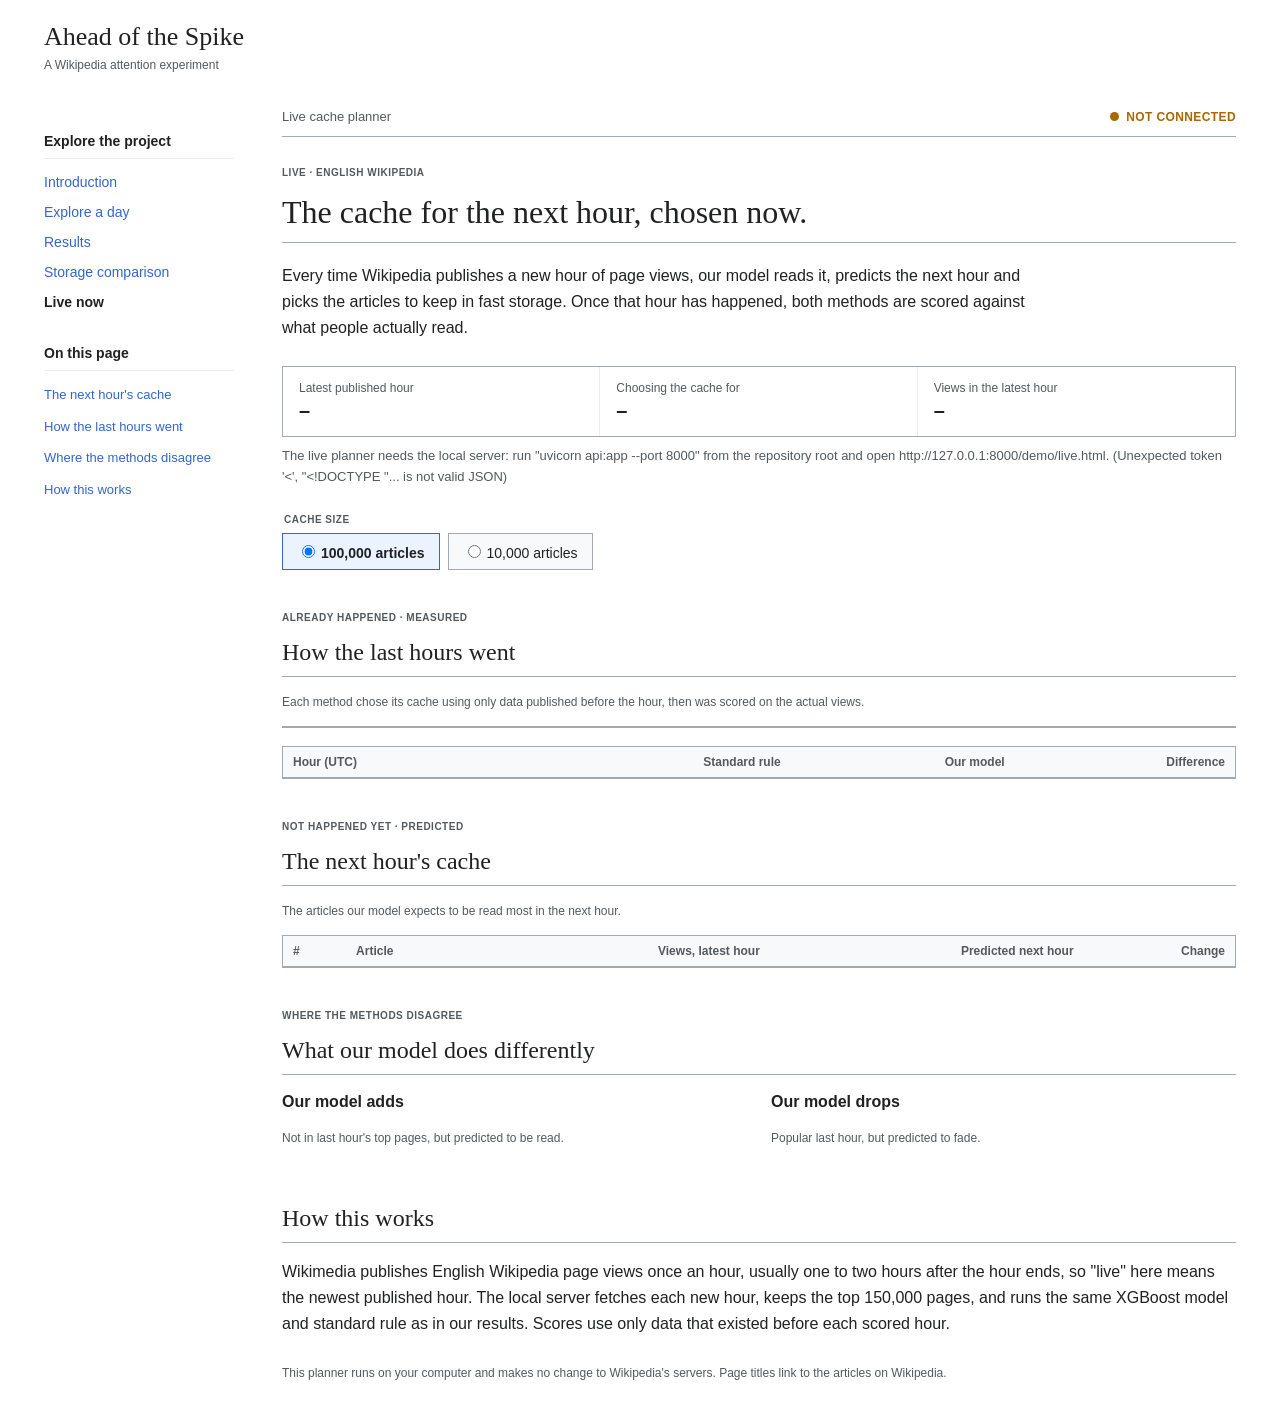
==== demo/live.html @ 1476eb64 "Add live cache planner; remove stray bundle file - live.py: fetches each new hour from Wikimedia, ch" ====
<!doctype html>
<html lang="en">
<head>
  <meta charset="utf-8">
  <meta name="viewport" content="width=device-width, initial-scale=1">
  <meta name="color-scheme" content="light">
  <title>Ahead of the Spike · Live cache planner</title>
  <link rel="stylesheet" href="styles.css">
  <style>
    .live-badge { display:inline-flex; align-items:center; gap:7px; font-size:12px; font-weight:700; letter-spacing:.4px; text-transform:uppercase; color:var(--muted); }
    .live-dot { width:9px; height:9px; border-radius:50%; background:#a2a9b1; }
    .live-badge[data-mode="live"] .live-dot { background:#14866d; box-shadow:0 0 0 0 #14866d66; animation:pulse 2s infinite; }
    .live-badge[data-mode="live"] { color:#14866d; }
    .live-badge[data-mode="replay"] .live-dot, .live-badge[data-mode="offline"] .live-dot { background:#ac6600; }
    .live-badge[data-mode="replay"], .live-badge[data-mode="offline"] { color:#ac6600; }
    @keyframes pulse { 70% { box-shadow:0 0 0 8px #14866d00; } 100% { box-shadow:0 0 0 0 #14866d00; } }
    @media (prefers-reduced-motion: reduce) { .live-dot { animation:none !important; } }
    .live-clock { display:grid; grid-template-columns:repeat(3, minmax(0,1fr)); gap:0; border:1px solid var(--line); margin:22px 0 8px; }
    .live-clock div { padding:14px 16px; border-right:1px solid #eaecf0; }
    .live-clock div:last-child { border-right:0; }
    .live-clock span { display:block; font-size:12px; color:var(--muted); margin-bottom:4px; }
    .live-clock strong { font-size:20px; font-variant-numeric:tabular-nums; }
    .live-status { font-size:13px; color:var(--muted); margin:6px 0 26px; min-height:1.4em; }
    .size-picker { display:flex; gap:8px; flex-wrap:wrap; margin:10px 0 18px; }
    .size-picker label { border:1px solid var(--line); padding:8px 14px; cursor:pointer; font-size:14px; background:#f8f9fa; }
    .size-picker input { margin-right:6px; }
    .size-picker label:has(input:checked) { border-color:#36c; background:#eaf3ff; font-weight:700; }
    .score-cards { display:grid; grid-template-columns:1fr 1fr; border:1px solid var(--line); }
    .score-cards article { padding:20px 22px; }
    .score-cards article + article { border-left:1px solid var(--line); }
    .score-cards h3 { margin:0 0 4px; font-size:15px; }
    .score-cards .rate { margin:8px 0 4px; }
    .score-cards .model .rate { color:#36c; }
    .live-table { width:100%; border-collapse:collapse; font-size:14px; font-variant-numeric:tabular-nums; }
    .live-table th { text-align:left; font-size:12px; color:var(--muted); font-weight:700; border-bottom:1px solid var(--line); padding:8px 10px; background:#f8f9fa; }
    .live-table td { padding:8px 10px; border-bottom:1px solid #eaecf0; }
    .live-table .num { text-align:right; }
    .trend-up { color:#14866d; } .trend-down { color:#bf3c2c; }
    .tag { display:inline-block; font-size:11px; padding:1px 6px; border:1px solid #36c; color:#36c; margin-left:6px; white-space:nowrap; }
    .diff-grid { display:grid; grid-template-columns:1fr 1fr; gap:24px; }
    .diff-grid ol { margin:8px 0 0; padding-left:22px; font-size:14px; }
    .diff-grid li { margin:5px 0; }
    .diff-grid li span { color:var(--muted); font-size:12px; margin-left:4px; }
    section.live-section { margin:40px 0; }
    @media (max-width:760px) { .live-clock, .score-cards, .diff-grid { grid-template-columns:1fr; } .live-clock div, .score-cards article + article { border-right:0; border-left:0; border-top:1px solid #eaecf0; } }
  </style>
  <script src="live.js" defer></script>
</head>
<body>
  <a class="skip-link" href="#main">Skip to content</a>
  <header class="masthead">
    <a class="wordmark" href="index.html#start">Ahead of the Spike<span>A Wikipedia attention experiment</span></a>
  </header>
  <div class="article-layout">
    <aside id="article-sidebar" class="article-sidebar" aria-label="Project navigation">
      <nav class="journey-nav" aria-label="Project pages"><strong>Explore the project</strong><a href="index.html#start">Introduction</a><a href="index.html#explore">Explore a day</a><a href="index.html#results">Results</a><a href="index.html#storage">Storage comparison</a><a href="live.html" aria-current="page">Live now</a></nav>
      <nav class="article-contents" aria-label="On this page"><strong>On this page</strong><ul><li><a href="#plan">The next hour's cache</a></li><li><a href="#scores">How the last hours went</a></li><li><a href="#differences">Where the methods disagree</a></li><li><a href="#how">How this works</a></li></ul></nav>
    </aside>
    <main id="main">
      <div class="article-toolbar"><span>Live cache planner</span><span class="live-badge" id="mode" data-mode="starting"><span class="live-dot" aria-hidden="true"></span><span id="mode-text">Connecting…</span></span></div>

      <div class="view-intro" style="margin-top:28px">
        <p class="eyebrow" id="eyebrow">LIVE · ENGLISH WIKIPEDIA</p>
        <h1>The cache for the next hour, chosen now.</h1>
        <p>Every time Wikipedia publishes a new hour of page views, our model reads it, predicts the next hour and picks the articles to keep in fast storage. Once that hour has happened, both methods are scored against what people actually read.</p>
      </div>

      <div class="live-clock" aria-label="Timing">
        <div><span>Latest published hour</span><strong id="latest">–</strong></div>
        <div><span>Choosing the cache for</span><strong id="target">–</strong></div>
        <div><span>Views in the latest hour</span><strong id="total">–</strong></div>
      </div>
      <p class="live-status" id="status" role="status" aria-live="polite">Connecting to the local server…</p>

      <fieldset class="size-picker" style="border:0;padding:0">
        <legend class="eyebrow" style="margin-bottom:8px">CACHE SIZE</legend>
        <label><input type="radio" name="size" value="100000" checked>100,000 articles</label>
        <label><input type="radio" name="size" value="10000">10,000 articles</label>
      </fieldset>

      <section class="live-section" id="scores" aria-labelledby="scores-title">
        <p class="eyebrow">ALREADY HAPPENED · MEASURED</p>
        <h2 id="scores-title">How the last hours went</h2>
        <p class="metric-note" id="scores-note">Each method chose its cache using only data published before the hour, then was scored on the actual views.</p>
        <div class="score-cards" id="score-cards"></div>
        <div class="table-scroll" style="margin-top:18px" tabindex="0" role="region" aria-label="Recent hourly scores">
          <table class="live-table"><thead><tr><th scope="col">Hour (UTC)</th><th scope="col" class="num">Standard rule</th><th scope="col" class="num">Our model</th><th scope="col" class="num">Difference</th></tr></thead><tbody id="scores-body"></tbody></table>
        </div>
      </section>

      <section class="live-section" id="plan" aria-labelledby="plan-title">
        <p class="eyebrow">NOT HAPPENED YET · PREDICTED</p>
        <h2 id="plan-title">The next hour's cache</h2>
        <p class="metric-note" id="plan-note">The articles our model expects to be read most in the next hour.</p>
        <div class="table-scroll" tabindex="0" role="region" aria-label="Predicted most-read articles for the next hour">
          <table class="live-table"><thead><tr><th scope="col">#</th><th scope="col">Article</th><th scope="col" class="num">Views, latest hour</th><th scope="col" class="num">Predicted next hour</th><th scope="col" class="num">Change</th></tr></thead><tbody id="plan-body"></tbody></table>
        </div>
      </section>

      <section class="live-section" id="differences" aria-labelledby="diff-title">
        <p class="eyebrow">WHERE THE METHODS DISAGREE</p>
        <h2 id="diff-title">What our model does differently</h2>
        <p class="metric-note" id="diff-note"></p>
        <div class="diff-grid">
          <div><h3>Our model adds</h3><p class="metric-note">Not in last hour's top pages, but predicted to be read.</p><ol id="adds"></ol></div>
          <div><h3>Our model drops</h3><p class="metric-note">Popular last hour, but predicted to fade.</p><ol id="drops"></ol></div>
        </div>
      </section>

      <section class="live-section" id="how" aria-labelledby="how-title">
        <h2 id="how-title">How this works</h2>
        <p>Wikimedia publishes English Wikipedia page views once an hour, usually one to two hours after the hour ends, so "live" here means the newest published hour. The local server fetches each new hour, keeps the top 150,000 pages, and runs the same XGBoost model and standard rule as in our results. Scores use only data that existed before each scored hour.</p>
        <p class="quiet-note">This planner runs on your computer and makes no change to Wikipedia's servers. Page titles link to the articles on Wikipedia.</p>
      </section>
    </main>
  </div>
</body>
</html>
---- demo/styles.css ----
:root {
  --paper: #f6f5f0;
  --white: #fffefb;
  --ink: #172e2b;
  --muted: #53645f;
  --line: #d7dcd2;
  --green: #176248;
  --warm: #8b4d2c;
  font-family: Arial, Helvetica, sans-serif;
  color: var(--ink);
  background: var(--paper);
  font-synthesis: none;
}
* { box-sizing: border-box; }
body { margin: 0; }
a { color: inherit; text-underline-offset: 4px; }
[hidden] { display: none !important; }
button, input, select { font: inherit; }
button, .button { cursor: pointer; }
button, .button { display: inline-flex; align-items: center; justify-content: center; gap: 16px; min-height: 46px; border: 1px solid var(--green); padding: 12px 20px; border-radius: 5px; background: var(--green); color: white; font-size: 14px; font-weight: 600; text-decoration: none; }
button:hover:enabled, .button:hover { background: #104c37; }
button:disabled { opacity: .45; cursor: default; }
button.secondary { background: transparent; border-color: var(--line); color: var(--ink); }
button.secondary:hover:enabled { background: #e6ede3; }
button.text-button { background: transparent; color: var(--green); border: 0; text-decoration: underline; padding: 8px; }
:focus-visible { outline: 3px solid #2863bc; outline-offset: 4px; }
h1, h2, h3, p { margin-top: 0; }
h1 { font-family: Georgia, 'Times New Roman', serif; font-size: clamp(38px, 5vw, 65px); line-height: 1.06; font-weight: 400; letter-spacing: -2px; margin-bottom: 22px; }
h2 { font-size: 23px; line-height: 1.3; letter-spacing: -.5px; font-weight: 600; }
h3 { font-size: 16px; line-height: 1.4; }
p { line-height: 1.65; }
.masthead, main, footer { max-width: 1280px; margin: auto; padding-left: 48px; padding-right: 48px; }
.masthead { min-height: 80px; display: flex; align-items: center; justify-content: space-between; gap: 20px; border-bottom: 1px solid var(--line); }
.wordmark { display: inline-flex; align-items: center; gap: 12px; text-decoration: none; font-size: 12px; font-weight: 800; letter-spacing: 1.5px; }
.brand-dot { width: 9px; height: 9px; border-radius: 50%; background: var(--green); }
.edition, .eyebrow { font-size: 10px; letter-spacing: 1.6px; font-weight: 700; color: var(--muted); }
.eyebrow { margin-bottom: 18px; }
.journey-bar { position: sticky; top: 0; z-index: 10; background: var(--paper); display: flex; align-items: center; justify-content: space-between; gap: 20px; padding: 18px 0; border-bottom: 1px solid var(--line); }
.journey-nav { display: flex; gap: 8px; }
.journey-nav a { display: inline-flex; align-items: center; gap: 9px; padding: 10px 13px; border-radius: 5px; text-decoration: none; font-size: 13px; color: var(--muted); }
.journey-nav a span { display: inline-grid; place-items: center; width: 22px; height: 22px; border-radius: 50%; border: 1px solid var(--line); font-size: 11px; }
.journey-nav a[aria-current] { color: var(--green); background: #e6eee3; font-weight: 700; }
.journey-nav a[aria-current] span { background: var(--green); border-color: var(--green); color: white; }
.provenance { color: var(--muted); font-size: 9px; letter-spacing: .5px; line-height: 1.5; }
.journey-view { padding: 42px 0 0; animation: view-enter 180ms ease-out; }
@keyframes view-enter { from { transform: translateY(5px); } to { transform: translateY(0); } }
.intro { display: grid; grid-template-columns: 1.3fr 1fr; gap: 72px; align-items: center; padding: 4px 0 44px; }
.hero-copy { font-size: 18px; color: var(--muted); max-width: 480px; margin-bottom: 28px; }
.cache-illustration { background: #e9ede2; padding: 25px 28px 22px; border-radius: 8px; text-align: center; }
.illustration-label { font-size: 9px; letter-spacing: 1.2px; margin-bottom: 24px; color: var(--muted); }
.paper-stack { height: 62px; display: flex; justify-content: center; gap: 7px; }
.paper-stack span { width: 35px; height: 51px; background: var(--white); border: 1px solid #b3bfb0; border-radius: 3px; position: relative; transform: rotate(-9deg); }
.paper-stack span:nth-child(even) { transform: rotate(8deg) translateY(5px); }
.paper-stack span::after { content: ''; position: absolute; top: 13px; left: 7px; width: 19px; height: 3px; background: #b8c8b6; box-shadow: 0 8px #d5ded1, 0 16px #d5ded1; }
.illustration-caption { font-size: 12px; margin: 8px 0; }
.flow-arrow { display: block; font-size: 24px; margin: 4px 0 10px; }
.cache-box { display: flex; flex-wrap: wrap; align-items: center; justify-content: center; gap: 8px; padding: 18px 24px; border: 1px solid #9eb498; border-radius: 5px; background: #f5f7ed; max-width: 220px; margin: auto; }
.cache-slot { height: 27px; width: 30px; background: var(--green); border-radius: 3px; }
.cache-slot.empty { background: transparent; border: 1px dashed #8ca386; }
.cache-box strong { flex: 1 0 100%; font-size: 11px; margin-top: 5px; }
.illustration-question { font-family: Georgia, serif; font-size: 20px; margin: 16px 0 8px; }
.cache-illustration small { color: var(--muted); font-size: 9px; }
.lesson-steps { display: grid; grid-template-columns: repeat(3, 1fr); gap: 32px; list-style: none; margin: 0; padding: 28px 0 0; border-top: 1px solid var(--line); }
.lesson-steps h2 { font-size: 19px; margin: 12px 0; }
.lesson-steps p { color: var(--muted); font-size: 14px; margin-bottom: 0; }
.lesson-number { font-size: 11px; color: var(--green); }
.method-introduction { padding: 26px 0 34px; }
.method-introduction h2 { margin-bottom: 20px; }
.method-definitions { display: grid; grid-template-columns: repeat(2,minmax(0,1fr)); gap: 20px; }
.method-definitions article { border: 1px solid var(--line); border-radius: 6px; padding: 22px; background: var(--white); }
.method-definitions article:last-child { border-color: #9db493; }
.method-definitions h3 { font-size: 19px; }
.method-definitions p:last-child { color: var(--muted); font-size: 14px; margin: 0; }
.method-kind { font-size: 10px; font-weight: 600; letter-spacing: 1px; color: var(--green); margin-bottom: 12px; }
.decision-sequence { list-style: none; display: grid; grid-template-columns: repeat(3,minmax(0,1fr)); gap: 20px; padding: 22px 0; margin: 12px 0 24px; border-top: 1px solid var(--line); border-bottom: 1px solid var(--line); }
.decision-sequence span { font-size: 13px; font-weight: 600; }
.decision-sequence p { font-size: 12px; color: var(--muted); margin: 8px 0 0; }
.score-heading { display: flex; flex-wrap: wrap; align-items: baseline; gap: 12px; }
.score-heading h2 { font-size: 21px; margin-bottom: 8px; }
.score-heading > span { font-size: 12px; color: var(--muted); }
.hourly-gap { font-size: 14px; line-height: 1.65; margin: 18px 0 8px; }
.horizon-rates { font-size: 12px; margin: 14px 0 0; }
.horizon-rates div { display: flex; justify-content: space-between; gap: 16px; max-width: 260px; padding: 6px 0; }
.horizon-rates dd { margin: 0; font-variant-numeric: tabular-nums; }
.observed-notice { padding: 16px; background: #e8eee2; border-radius: 5px; }
@media (max-width:700px) {
  .method-definitions, .decision-sequence { grid-template-columns: 1fr; }
  .decision-sequence { gap: 16px; }
  .method-definitions article { padding: 18px; }
}
.quiet-note { font-size: 12px; color: var(--muted); margin: 26px 0; }
.page-end { display: flex; justify-content: space-between; align-items: center; gap: 20px; border-top: 1px solid var(--line); padding: 26px 0 34px; margin-top: 32px; font-size: 13px; color: var(--muted); }
.back-link { padding: 12px 0; }
.view-intro { max-width: 760px; margin-bottom: 32px; }
.view-intro h1 { font-size: clamp(36px, 4.3vw, 52px); }
.view-intro > p:last-child { color: var(--muted); max-width: 640px; font-size: 16px; margin-bottom: 0; }
.replay-toolbar { display: flex; align-items: center; justify-content: space-between; gap: 20px; padding: 20px 0; border-top: 2px solid var(--ink); }
.timestamp time { font-weight: 600; font-size: 20px; }
.timestamp span { display: block; color: var(--muted); font-size: 12px; margin-top: 6px; }
.scope-chip { font-size: 12px; padding: 8px 11px; border: 1px solid var(--line); border-radius: 4px; }
.transport { display: grid; grid-template-columns: auto minmax(0,1fr); gap: 12px 28px; padding: 18px 0; border-top: 1px solid var(--line); }
.transport-buttons { display: flex; align-items: center; gap: 8px; }
.transport-buttons button { font-size: 12px; padding: 11px 14px; }
#play { min-width: 85px; }
.timeline-control { min-width: 0; }
.timeline-heading, .timeline-ends { display: flex; justify-content: space-between; gap: 10px; }
.timeline-heading { font-size: 12px; font-weight: 600; }
#playback-state, .timeline-ends { font-size: 10px; font-weight: 400; color: var(--muted); }
#timeline { display: block; width: 100%; height: 28px; margin: 4px 0; accent-color: var(--green); cursor: pointer; }
.coverage { grid-column: 1 / -1; color: var(--muted); font-size: 11px; margin: 0; }
.performance, .catch-grid { display: grid; grid-template-columns: repeat(2,minmax(0,1fr)); gap: 1px; border: 1px solid var(--line); background: var(--line); margin: 12px 0; }
.model, .catch-card { background: var(--white); padding: 22px 24px; min-width: 0; overflow-wrap: anywhere; }
.model-label { font-size: 14px; margin-bottom: 0; }
.model-label span { display: block; font-size: 11px; font-weight: 400; color: var(--muted); margin-top: 7px; }
.rate { font-size: 40px; font-variant-numeric: tabular-nums; letter-spacing: -1px; margin: 12px 0; }
.model:nth-child(even) .rate { color: var(--green); }
.rate.unavailable { font-size: 24px; }
.meter { height: 4px; background: #e4e9df; }
.meter-fill { height: 100%; background: var(--ink); }
.model:nth-child(even) .meter-fill { background: var(--green); }
.metric-note, .table-hint { color: var(--muted); font-size: 12px; line-height: 1.6; }
.metric-note { margin: 14px 0; }
.section-heading { display: flex; align-items: center; justify-content: space-between; gap: 20px; }
.section-heading .eyebrow { margin: 0 0 8px; }
.section-heading h2 { margin: 0; }
.leaderboard { margin-top: 32px; }
.table-scroll, .foresight-values, .spike-table { overflow-x: auto; border-top: 1px solid var(--line); }
.table-scroll { max-height: 650px; }
table { border-collapse: collapse; width: 100%; text-align: left; font-size: 13px; }
caption { text-align: left; padding: 14px 12px; color: var(--muted); font-size: 12px; }
th, td { padding: 15px 12px; border-bottom: 1px solid var(--line); }
thead th { background: var(--paper); position: sticky; top: 0; font-size: 11px; font-weight: 600; }
tbody th { font-weight: 500; overflow-wrap: anywhere; }
tbody tr:hover { background: #edf0e6; }
.rank { color: var(--muted); width: 35px; font-size: 11px; }
.views { text-align: right; font-variant-numeric: tabular-nums; white-space: nowrap; }
.cache { text-align: center; }
.badge { display: inline-block; padding: 5px 7px; background: #e5eee2; color: #20553c; font-size: 11px; white-space: nowrap; border-radius: 3px; }
.badge.missed { background: #f1e6dc; color: #854022; }
.badge.unknown { background: #e9ece4; color: var(--muted); }
.article-views-mobile { display: none; }
.learn-more { border-top: 1px solid var(--line); border-bottom: 1px solid var(--line); margin-top: 22px; }
.learn-more summary, .spike-details summary { cursor: pointer; font-size: 13px; padding: 18px 0; color: var(--green); font-weight: 600; }
.details-content { padding: 0 0 22px; font-size: 13px; color: var(--muted); line-height: 1.65; }
.details-content p { margin: 12px 0; }
.details-content > p:first-child { margin-top: 0; }
.context { display: flex; gap: 35px; flex-wrap: wrap; }
dt { font-size: 12px; color: var(--muted); line-height: 1.5; }
dd { margin: 8px 0 0; font-weight: 600; color: var(--ink); }
.section-copy { max-width: 700px; font-size: 15px; color: var(--muted); }
.summary-panel { margin-bottom: 34px; }
.summary-grid { display: grid; grid-template-columns: repeat(auto-fit,minmax(210px,1fr)); gap: 20px; margin: 24px 0; }
.summary-item { padding: 18px 24px; background: var(--white); border: 1px solid var(--line); border-radius: 5px; overflow-wrap: anywhere; }
.summary-item dt { color: var(--ink); font-size: 14px; font-weight: 600; }
.summary-item dd { font-size: 40px; font-variant-numeric: tabular-nums; letter-spacing: -1px; }
.summary-item:nth-child(even) dd { color: var(--green); }
.summary-item p { color: var(--muted); font-size: 12px; margin: 8px 0 0; }
.result-explainer { font-size: 14px; line-height: 1.7; max-width: 750px; }
.result-explainer { padding: 20px 24px; background: #e8eee2; border-radius: 6px; }
.result-explainer strong { display: block; font-size: 20px; line-height: 1.4; }
.result-explainer p { margin: 10px 0 0; color: var(--muted); font-size: 13px; }
.capacity-tag { display: inline-flex; flex-wrap: wrap; gap: 10px; padding: 9px 12px; background: #e8eee2; color: var(--green); border-radius: 4px; font-size: 12px; margin: 0 0 20px; }
.results-context { display: flex; align-items: center; justify-content: space-between; gap: 16px; margin-bottom: 24px; }
.results-context .capacity-tag { margin-bottom: 0; }
.secondary-link { background: transparent; border: 1px solid var(--green); color: var(--green); box-shadow: none; }
.secondary-link:hover { background: #e5eee0; }
.replay-scope { display: grid; gap: 7px; padding: 16px 20px; border: 1px solid #c1cdb8; border-radius: 5px; margin-bottom: 24px; font-size: 13px; }
.replay-scope span { color: var(--muted); line-height: 1.6; }
.next-question { display: flex; justify-content: space-between; align-items: center; gap: 35px; background: #e8eee2; border-radius: 7px; padding: 28px; margin-top: 34px; }
.next-question .eyebrow { margin-bottom: 10px; }
.next-question h2 { margin-bottom: 12px; }
.next-question p:last-child { margin-bottom: 0; max-width: 530px; color: var(--muted); font-size: 14px; }
.next-question .button { white-space: nowrap; }
.view-intro > .back-link { display: inline-block; font-size: 13px; margin-bottom: 20px; }
.comparison-rules { display: grid; grid-template-columns: repeat(3,1fr); gap: 24px; padding: 22px 0; border-top: 1px solid var(--line); border-bottom: 1px solid var(--line); margin-bottom: 28px; font-size: 13px; color: var(--muted); }
.comparison-rules strong { display: block; color: var(--ink); margin-bottom: 7px; }
.method-picker { border: 0; padding: 0; margin: 0 0 28px; display: flex; flex-wrap: wrap; gap: 10px; }
.method-picker legend { padding: 0 0 14px; font-weight: 600; font-size: 14px; }
.method-picker label { cursor: pointer; display: inline-flex; align-items: center; gap: 10px; padding: 13px 18px; min-height: 48px; border: 1px solid var(--line); border-radius: 5px; background: var(--white); font-size: 14px; }
.method-picker label:has(input:checked) { border-color: var(--green); background: #e5eee0; font-weight: 600; }
.method-picker input { accent-color: var(--green); width: 17px; height: 17px; margin: 0; }
.storage-grid { display: grid; grid-template-columns: repeat(2,minmax(0,1fr)); gap: 24px; }
.storage-card { padding: 28px; background: var(--white); border: 1px solid var(--line); border-radius: 7px; }
.storage-card.larger { border-color: #9db493; }
.storage-card .eyebrow { margin-bottom: 12px; }
.storage-card h2 { font-size: 28px; margin-bottom: 24px; }
.capacity-picture { display: flex; gap: 5px; margin-bottom: 24px; }
.capacity-picture span { flex: 1; height: 25px; border: 1px solid #c4ccbf; border-radius: 3px; }
.capacity-picture .filled { background: var(--green); border-color: var(--green); }
.storage-method-label { font-size: 13px; color: var(--muted); margin-bottom: 8px; }
.storage-rate { font-size: 48px; color: var(--ink); line-height: 1.1; font-variant-numeric: tabular-nums; margin-bottom: 10px; }
.larger .storage-rate { color: var(--green); }
.storage-meter { height: 8px; margin: 20px 0; border-radius: 4px; overflow: hidden; }
.storage-meter .meter-fill { background: var(--green); }
.storage-equivalent { margin: 0; font-size: 13px; color: var(--muted); }
.storage-answer { margin-top: 28px; padding: 24px 0; max-width: 760px; }
.storage-answer p { font-size: 14px; color: var(--muted); }
.button { box-shadow: 0 2px 0 #104c3720; }
.button:hover { box-shadow: 0 3px 10px #104c3725; }
@media(max-width:700px) {
  .results-context { align-items: flex-start; flex-direction: column; }
  .next-question { flex-direction: column; align-items: stretch; padding: 22px; gap: 24px; }
  .next-question .button { width: 100%; white-space: normal; }
  .comparison-rules { grid-template-columns: 1fr; gap: 17px; }
  .storage-grid { grid-template-columns: 1fr; gap: 18px; }
  .storage-card { padding: 22px; }
  .storage-card h2 { font-size: 25px; }
  .method-picker label { flex: 1; padding: 12px; font-size: 13px; }
}
.foresight, .spike-story, .limits { padding-top: 30px; border-top: 1px solid var(--line); margin-top: 32px; }
.findings-grid { display: grid; grid-template-columns: repeat(2,minmax(0,1fr)); gap: 20px; margin-top: 24px; }
.finding { border-left: 3px solid var(--green); padding: 0 20px; }
.finding h3 { font-size: 13px; font-weight: 500; margin-bottom: 10px; }
.finding .finding-value { font-size: 36px; color: var(--green); font-variant-numeric: tabular-nums; margin: 0; }
.finding p { font-size: 12px; color: var(--muted); max-width: 240px; }
.chart-legend { list-style: none; display: flex; flex-wrap: wrap; gap: 12px 25px; padding: 0; font-size: 12px; }
.series-swatch { margin-right: 7px; }
.chart-scroll { overflow-x: auto; }
#foresight-chart, #spike-chart { display: block; width: 100%; min-width: 520px; max-height: 430px; }
#spike-chart { min-width: 620px; max-height: 520px; }
#foresight-chart text, #spike-chart text { font: 12px Arial, sans-serif; fill: var(--muted); }
.spike-label { display: block; margin: 20px 0 8px; font-weight: 600; }
#spike-select { display: block; width: 100%; max-width: 620px; min-height: 46px; padding: 10px; color: var(--ink); background: var(--white); border: 1px solid var(--line); border-radius: 4px; font-size: 13px; }
.spike-heading { display: flex; justify-content: space-between; align-items: center; gap: 20px; margin-top: 24px; }
.spike-heading h3 { font-size: 20px; margin: 0; overflow-wrap: anywhere; }
.spike-heading button { font-size: 12px; }
.catch-card dd { font-size: 22px; }
.spike-warning, .status { padding: 16px; border-left: 3px solid var(--warm); background: #f5e8d4; color: #674020; font-size: 13px; line-height: 1.6; }
.status { margin: 20px 0; }
.spike-details { border-top: 1px solid var(--line); margin: 18px 0; }
.report-links { font-size: 12px; }
footer { display: flex; justify-content: space-between; gap: 20px; border-top: 1px solid var(--line); padding-top: 22px; padding-bottom: 25px; font-size: 9px; letter-spacing: .7px; color: var(--muted); }
.sr-only { position: absolute; width: 1px; height: 1px; overflow: hidden; clip-path: inset(50%); white-space: nowrap; }
.skip-link { position: absolute; left: 20px; top: -100px; padding: 12px; background: white; z-index: 10; }
.skip-link:focus { top: 12px; }
@media (max-width: 1000px) {
  .transport { grid-template-columns: 1fr; }
  .intro { gap: 35px; }
  .journey-bar { flex-wrap: wrap; gap: 12px; }
}
@media (max-width: 700px) {
  .masthead, main, footer { padding-left: 22px; padding-right: 22px; }
  .masthead { min-height: 66px; }
  .edition { display: none; }
  .journey-bar { padding: 12px 0; }
  .journey-nav { width: 100%; justify-content: space-between; gap: 2px; }
  .journey-nav a { padding: 8px 4px; gap: 5px; font-size: 11px; min-height: 44px; }
  .journey-nav a span { width: 19px; height: 19px; font-size: 10px; }
  .provenance { font-size: 8px; }
  .journey-view { padding-top: 30px; }
  .intro { grid-template-columns: 1fr; gap: 30px; padding-bottom: 28px; }
  h1 { font-size: 45px; letter-spacing: -1.5px; }
  .hero-copy { font-size: 16px; }
  .cache-illustration { padding: 20px; }
  .lesson-steps { grid-template-columns: 1fr; gap: 24px; }
  .lesson-steps li { padding-left: 38px; position: relative; }
  .lesson-number { position: absolute; top: 4px; left: 0; }
  .lesson-steps h2 { margin-top: 0; }
  .page-end { align-items: flex-start; flex-direction: column; }
  .page-end .button { width: 100%; }
  .replay-toolbar { align-items: flex-start; flex-direction: column; gap: 12px; }
  .timestamp time { font-size: 18px; }
  .transport-buttons { gap: 5px; }
  .transport-buttons button { flex: 1; padding: 10px 7px; font-size: 11px; }
  #play { min-width: 60px; }
  .model { padding: 18px 12px; }
  .model-label { font-size: 13px; }
  .model-label span { font-size: 10px; }
  .rate { font-size: 32px; }
  .model .rate.unavailable { font-size: 20px; }
  .section-heading { gap: 10px; }
  .section-heading h2 { font-size: 20px; }
  .text-button { white-space: nowrap; font-size: 12px; }
  .table-scroll .rank, .table-scroll thead th:first-child, .table-scroll .views { display: none; }
  .table-scroll thead th:nth-child(2) { width: 44%; }
  .table-scroll .cache { width: 28%; }
  .table-scroll th, .table-scroll td { padding: 13px 5px; }
  .table-scroll thead th { font-size: 10px; }
  .table-scroll tbody th { font-size: 12px; }
  .article-views-mobile { display: block; font-size: 10px; color: var(--muted); margin-top: 6px; }
  .badge { font-size: 10px; padding: 5px; }
  .summary-grid { grid-template-columns: 1fr; gap: 12px; }
  .summary-item { padding: 18px; }
  .summary-item dd { font-size: 36px; }
  .findings-grid { gap: 10px; }
  .finding { padding: 0 12px; }
  .finding .finding-value { font-size: 32px; }
  .spike-heading { align-items: flex-start; flex-direction: column; }
  .catch-grid { grid-template-columns: 1fr; }
  footer { flex-wrap: wrap; line-height: 1.6; }
}
@media (prefers-reduced-motion: reduce) { * { scroll-behavior: auto !important; animation: none !important; } }
@media (max-width:700px) {
  .table-scroll.demand-only thead th:nth-child(2) { width: 100%; }
}

/* Article shell: Vector-inspired reading layout, retaining project components. */
:root { --paper:#fff; --white:#fff; --ink:#202122; --muted:#54595d; --line:#a2a9b1; --green:#36c; --warm:#54595d; background:#fff; }
a { color:#36c; text-decoration:none; text-underline-offset:2px; }
a:hover { text-decoration:underline; }
button,.button { border-radius:2px; gap:8px; background:#36c; border-color:#36c; min-height:40px; padding:8px 14px; }
button:hover:enabled,.button:hover { background:#2a4b8d; color:#fff; text-decoration:none; }
button.secondary { background:#f8f9fa; border-color:#a2a9b1; color:#202122; }
button.secondary:hover:enabled { background:#eaecf0; }
.masthead { max-width:1560px; padding:22px 44px; min-height:94px; border:0; justify-content:flex-start; gap:44px; }
.wordmark { display:block; color:#202122; font:26px/1.15 Georgia,serif; letter-spacing:0; font-weight:400; flex-shrink:0; }
.wordmark span { display:block; font:12px/1.6 Arial,sans-serif; margin-top:4px; color:#54595d; }
.project-search { display:flex; position:relative; width:min(480px,100%); margin-left:30px; }
.project-search input { width:100%; min-width:0; border:1px solid #72777d; border-right:0; border-radius:2px 0 0 2px; padding:9px 12px; background:#fff; }
.project-search button { border-radius:0 2px 2px 0; background:#f8f9fa; color:#202122; border-color:#72777d; }
#search-results { position:absolute; top:calc(100% + 6px); left:0; right:0; padding:16px; border:1px solid #a2a9b1; background:#fff; box-shadow:0 3px 8px #0002; z-index:30; max-height:380px; overflow:auto; }
#search-results p { font-size:13px; margin:0 0 8px; }
#search-results ul { margin:0; padding:0; list-style:none; }
#search-results a { display:block; padding:8px 0; font-size:14px; }
.article-layout { display:grid; grid-template-columns:190px minmax(0,960px); gap:48px; max-width:1440px; margin:0 auto; padding:0 44px; justify-content:center; align-items:start; }
main { max-width:none; margin:0; padding:0; min-width:0; font-size:16px; }
.article-sidebar { position:sticky; top:24px; padding-top:36px; font-size:14px; max-height:calc(100vh - 48px); overflow:auto; }
.journey-nav { display:flex; flex-direction:column; gap:0; }
.journey-nav strong,.article-contents strong { display:block; color:#202122; border-bottom:1px solid #eaecf0; padding-bottom:9px; margin-bottom:8px; font-size:14px; }
.journey-nav a { display:block; padding:7px 0; color:#36c; border-radius:0; font-size:14px; }
.journey-nav a[aria-current] { background:none; color:#202122; font-weight:700; }
.article-contents { margin-top:28px; }
.article-contents ul { list-style:none; padding:0; margin:0; }
.article-contents a { display:block; padding:6px 0; font-size:13px; line-height:1.5; }
.article-toolbar { display:flex; justify-content:space-between; align-items:center; gap:20px; border-bottom:1px solid #a2a9b1; padding:12px 0; font-size:13px; color:#54595d; }
.provenance { font-size:10px; letter-spacing:0; text-align:right; }
.journey-view { padding-top:24px; animation:none; }
h1,.view-intro h1 { font:normal 32px/1.25 Georgia,'Times New Roman',serif; letter-spacing:0; margin-bottom:20px; border-bottom:1px solid #a2a9b1; padding-bottom:10px; }
h1 br { display:none; }
h1 br::after { content:' '; }
h2 { font:normal 24px/1.35 Georgia,'Times New Roman',serif; letter-spacing:0; border-bottom:1px solid #a2a9b1; padding-bottom:7px; margin-bottom:16px; }
h3 { letter-spacing:0; }
p { line-height:1.65; }
.eyebrow { letter-spacing:.5px; font-size:10px; margin-bottom:10px; }
.intro { grid-template-columns:minmax(0,1fr) 255px; gap:28px; align-items:start; padding-bottom:24px; }
.hero-copy { font-size:16px; color:#202122; max-width:none; margin-bottom:20px; }
.cache-illustration { background:#f8f9fa; border:1px solid #a2a9b1; border-radius:0; padding:18px; }
.cache-box { background:#fff; border-color:#a2a9b1; border-radius:0; }
.paper-stack span { border-color:#a2a9b1; }
.illustration-label { letter-spacing:.5px; }
.method-definitions article { background:#f8f9fa; border:1px solid #c8ccd1; border-radius:0; padding:18px; }
.method-definitions article:last-child { border-color:#c8ccd1; }
.lesson-steps h2 { font:600 17px/1.4 Arial,sans-serif; border:0; }
.view-intro { max-width:none; margin-bottom:24px; }
.view-intro > p:last-child { max-width:760px; color:#202122; }
.replay-scope,.observed-notice,.comparison-rules { background:#f8f9fa; border:1px solid #a2a9b1; border-radius:0; }
.replay-toolbar { border-top:1px solid #a2a9b1; }
.scope-chip { border-radius:0; background:#f8f9fa; }
.model,.summary-item,.finding { border-color:#c8ccd1; border-radius:0; }
.score-heading h2,.section-heading h2 { font:normal 24px/1.35 Georgia,serif; }
.score-heading { display:block; margin-bottom:16px; }
.score-heading > span { display:block; }
table { border-collapse:collapse; }
thead th { background:#eaecf0; color:#202122; }
.table-scroll,.foresight-values { border:1px solid #a2a9b1; }
.table-scroll th,.table-scroll td { border-bottom:1px solid #c8ccd1; }
.table-scroll tbody tr:nth-child(even) { background:#f8f9fa; }
.learn-more { border-color:#c8ccd1; }
.learn-more summary { color:#36c; }
.details-content { color:#202122; }
.page-end { border-color:#a2a9b1; }
.lesson-steps,.decision-sequence { border-color:#c8ccd1; }
footer { max-width:1250px; padding:28px 44px; margin-top:24px; border-top:1px solid #a2a9b1; }
.contents-toggle { display:none; }
[id] { scroll-margin-top:24px; }
@media(max-width:1100px) { .article-layout { gap:28px; grid-template-columns:170px minmax(0,1fr); padding:0 28px; } .masthead { padding:20px 28px; gap:28px; } .project-search { margin-left:0; } .intro { grid-template-columns:1fr; } .cache-illustration { max-width:340px; } }
@media(max-width:800px) {
 .masthead { flex-wrap:wrap; gap:16px; padding:16px 20px; }
 .wordmark { font-size:23px; }
 .contents-toggle { display:inline-flex; font-size:12px; min-height:36px; padding:6px 10px; }
 .project-search { width:100%; }
 .article-layout { display:block; padding:0 20px; }
 .article-sidebar { display:none; position:static; padding:18px; max-height:none; background:#f8f9fa; border:1px solid #a2a9b1; margin-bottom:16px; }
 .article-sidebar.is-open { display:block; }
 .article-contents { margin-top:18px; }
 h1,.view-intro h1 { font-size:29px; }
 .intro { gap:24px; }
 .journey-view { padding-top:20px; }
 .article-toolbar { align-items:start; font-size:12px; }
 .article-toolbar > span:first-child { white-space:nowrap; }
 .score-heading h2,.section-heading h2 { font-size:22px; }
 footer { padding:24px 20px; }
}

/* Small experiments use discrete published conditions, never interpolated data. */
.horizon-lab { border:1px solid #a2a9b1; padding:24px; margin:24px 0; background:#f8f9fa; }
.horizon-picker { border:0; padding:0; margin:0; display:flex; flex-wrap:wrap; gap:8px; }
.horizon-picker legend { font-weight:600; padding:0; margin-bottom:14px; }
.horizon-picker label { position:relative; cursor:pointer; }
.horizon-picker input { position:absolute; opacity:0; width:1px; height:1px; }
.horizon-picker span { display:block; border:1px solid #72777d; padding:10px 20px; background:#fff; border-radius:2px; }
.horizon-picker input:checked + span { background:#36c; border-color:#36c; color:#fff; font-weight:700; }
.horizon-picker input:focus-visible + span { outline:3px solid #36c; outline-offset:3px; }
.horizon-picker input:disabled + span { opacity:.5; cursor:default; }
.planning-timeline { display:grid; grid-template-columns:repeat(3,minmax(0,1fr)); list-style:none; padding:0; margin:28px 0; gap:16px; }
.planning-timeline li { border-top:3px solid #a2a9b1; padding-top:12px; }
.planning-timeline li:nth-child(2) { border-color:#36c; }
.planning-timeline strong { font-size:14px; }
.planning-timeline span { display:block; font-size:12px; color:#54595d; margin-top:6px; }
.horizon-scores { display:grid; grid-template-columns:1fr 1fr; gap:24px; }
.horizon-score { padding:20px; border:1px solid #c8ccd1; background:#fff; min-width:0; }
.horizon-score h3 { font-size:16px; }
.interactive-rate { font-size:36px; line-height:1.2; margin:14px 0 6px; font-variant-numeric:tabular-nums; }
.horizon-score:last-child .interactive-rate { color:#36c; }
.interactive-meter { height:8px; background:#eaecf0; margin-top:16px; }
.interactive-meter span { display:block; height:100%; background:#202122; }
.horizon-score:last-child .interactive-meter span { background:#36c; }
.horizon-difference { font-size:20px; font-weight:600; margin:20px 0 8px; }
.method-picker label { min-height:44px; }
@media(max-width:600px) { .horizon-lab { padding:16px; } .horizon-picker span { padding:10px 13px; } .planning-timeline { grid-template-columns:1fr; gap:12px; } .horizon-scores { grid-template-columns:1fr; gap:12px; } }

/* Keep secondary action labels legible in every interaction state. */
.button.secondary-link { background:#f8f9fa; color:#36c; border-color:#36c; }
.button.secondary-link:hover { background:#eaecf0; color:#2a4b8d; }
.button.secondary-link:focus-visible { color:#36c; }
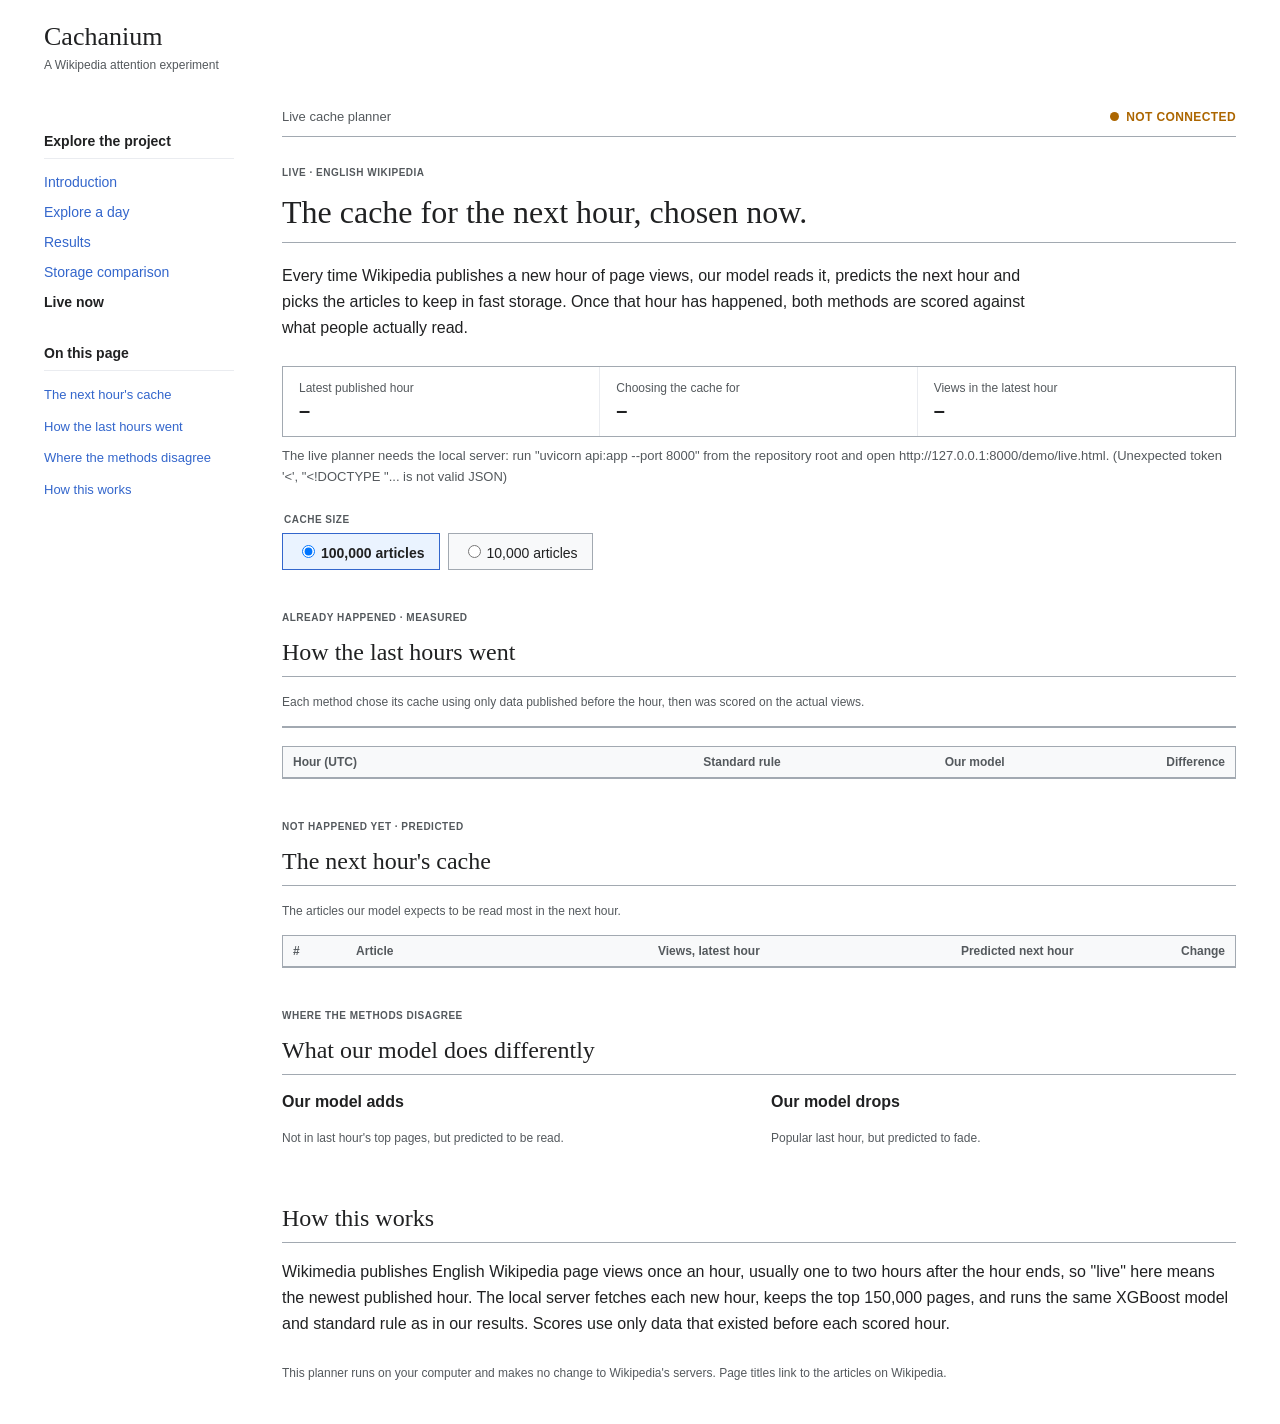
==== commit 95437c3a: "Rename the site to Cachanium Page titles, header and footer of both pages, the API title, and the do" ====
--- a/demo/live.html
+++ b/demo/live.html
@@ -4,7 +4,7 @@
   <meta charset="utf-8">
   <meta name="viewport" content="width=device-width, initial-scale=1">
   <meta name="color-scheme" content="light">
-  <title>Ahead of the Spike · Live cache planner</title>
+  <title>Cachanium · Live cache planner</title>
   <link rel="stylesheet" href="styles.css">
   <style>
     .live-badge { display:inline-flex; align-items:center; gap:7px; font-size:12px; font-weight:700; letter-spacing:.4px; text-transform:uppercase; color:var(--muted); }
@@ -49,7 +49,7 @@
 <body>
   <a class="skip-link" href="#main">Skip to content</a>
   <header class="masthead">
-    <a class="wordmark" href="index.html#start">Ahead of the Spike<span>A Wikipedia attention experiment</span></a>
+    <a class="wordmark" href="index.html#start">Cachanium<span>A Wikipedia attention experiment</span></a>
   </header>
   <div class="article-layout">
     <aside id="article-sidebar" class="article-sidebar" aria-label="Project navigation">
